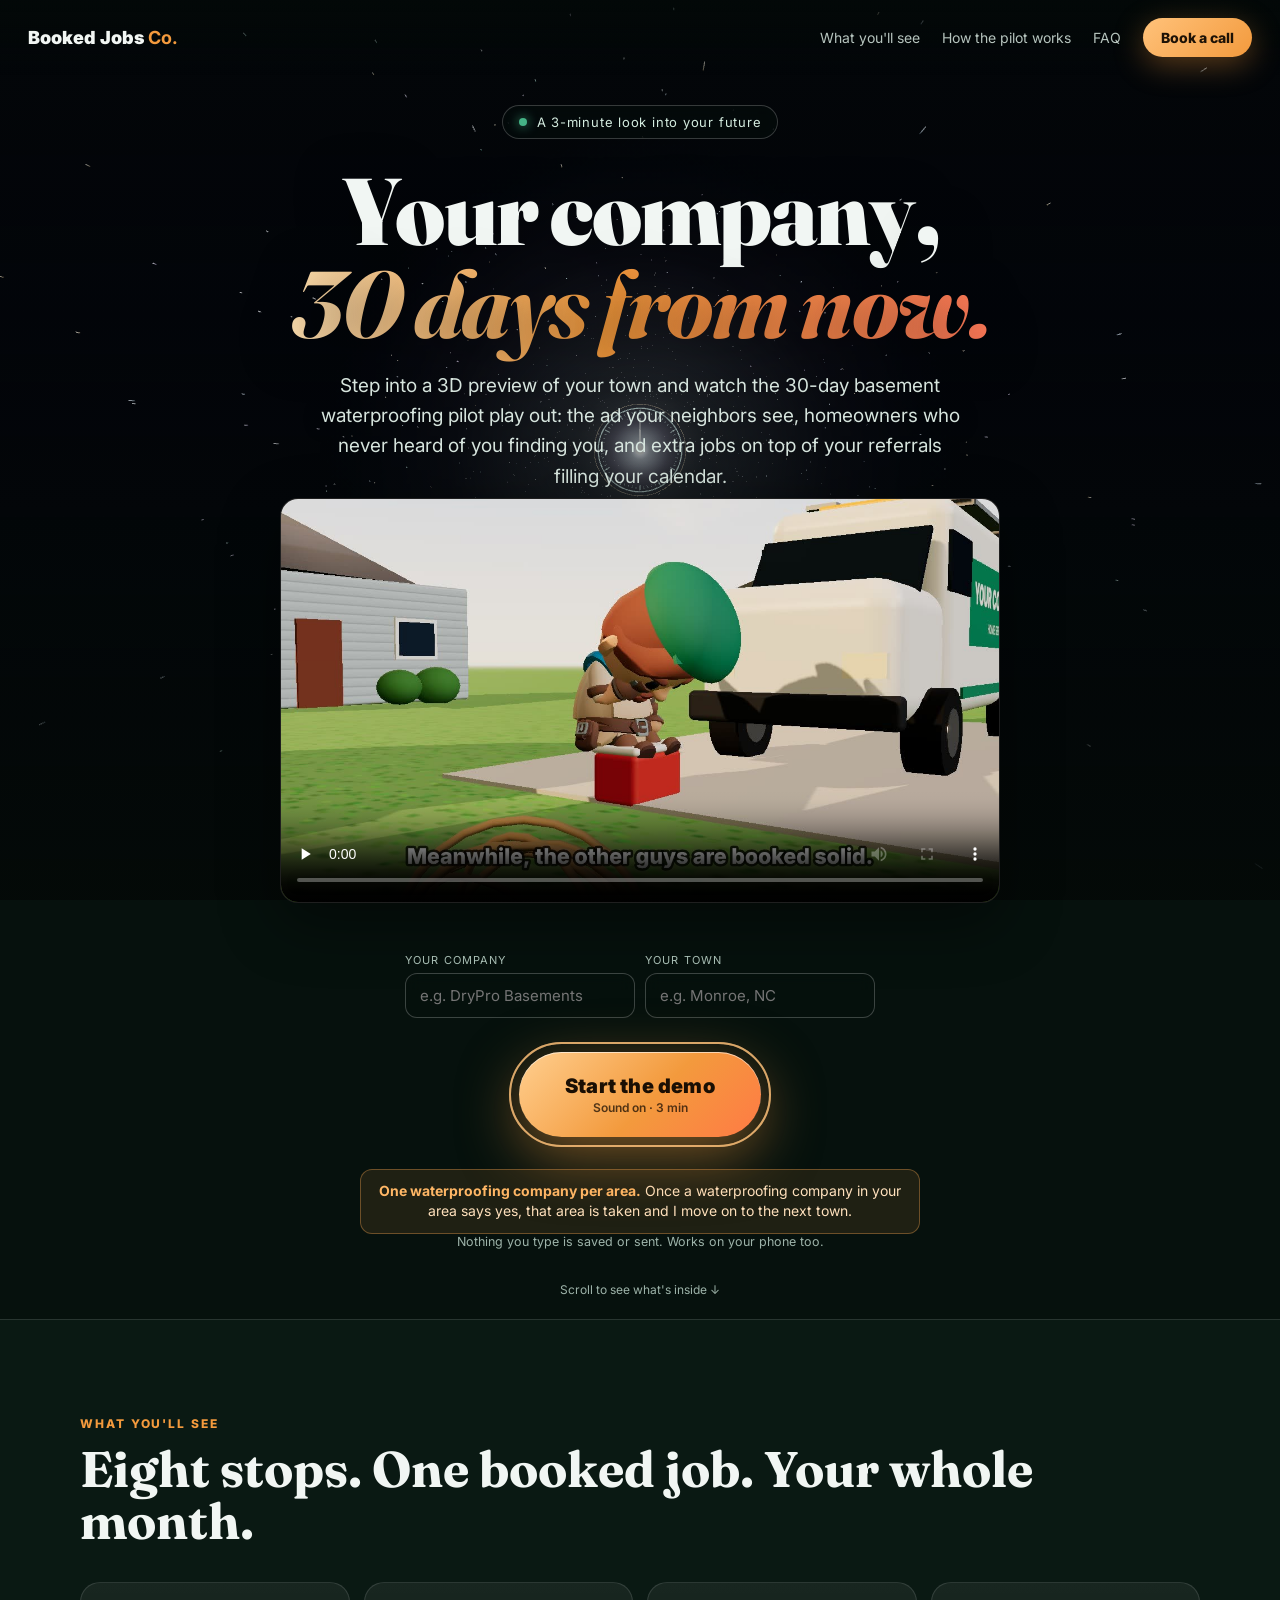
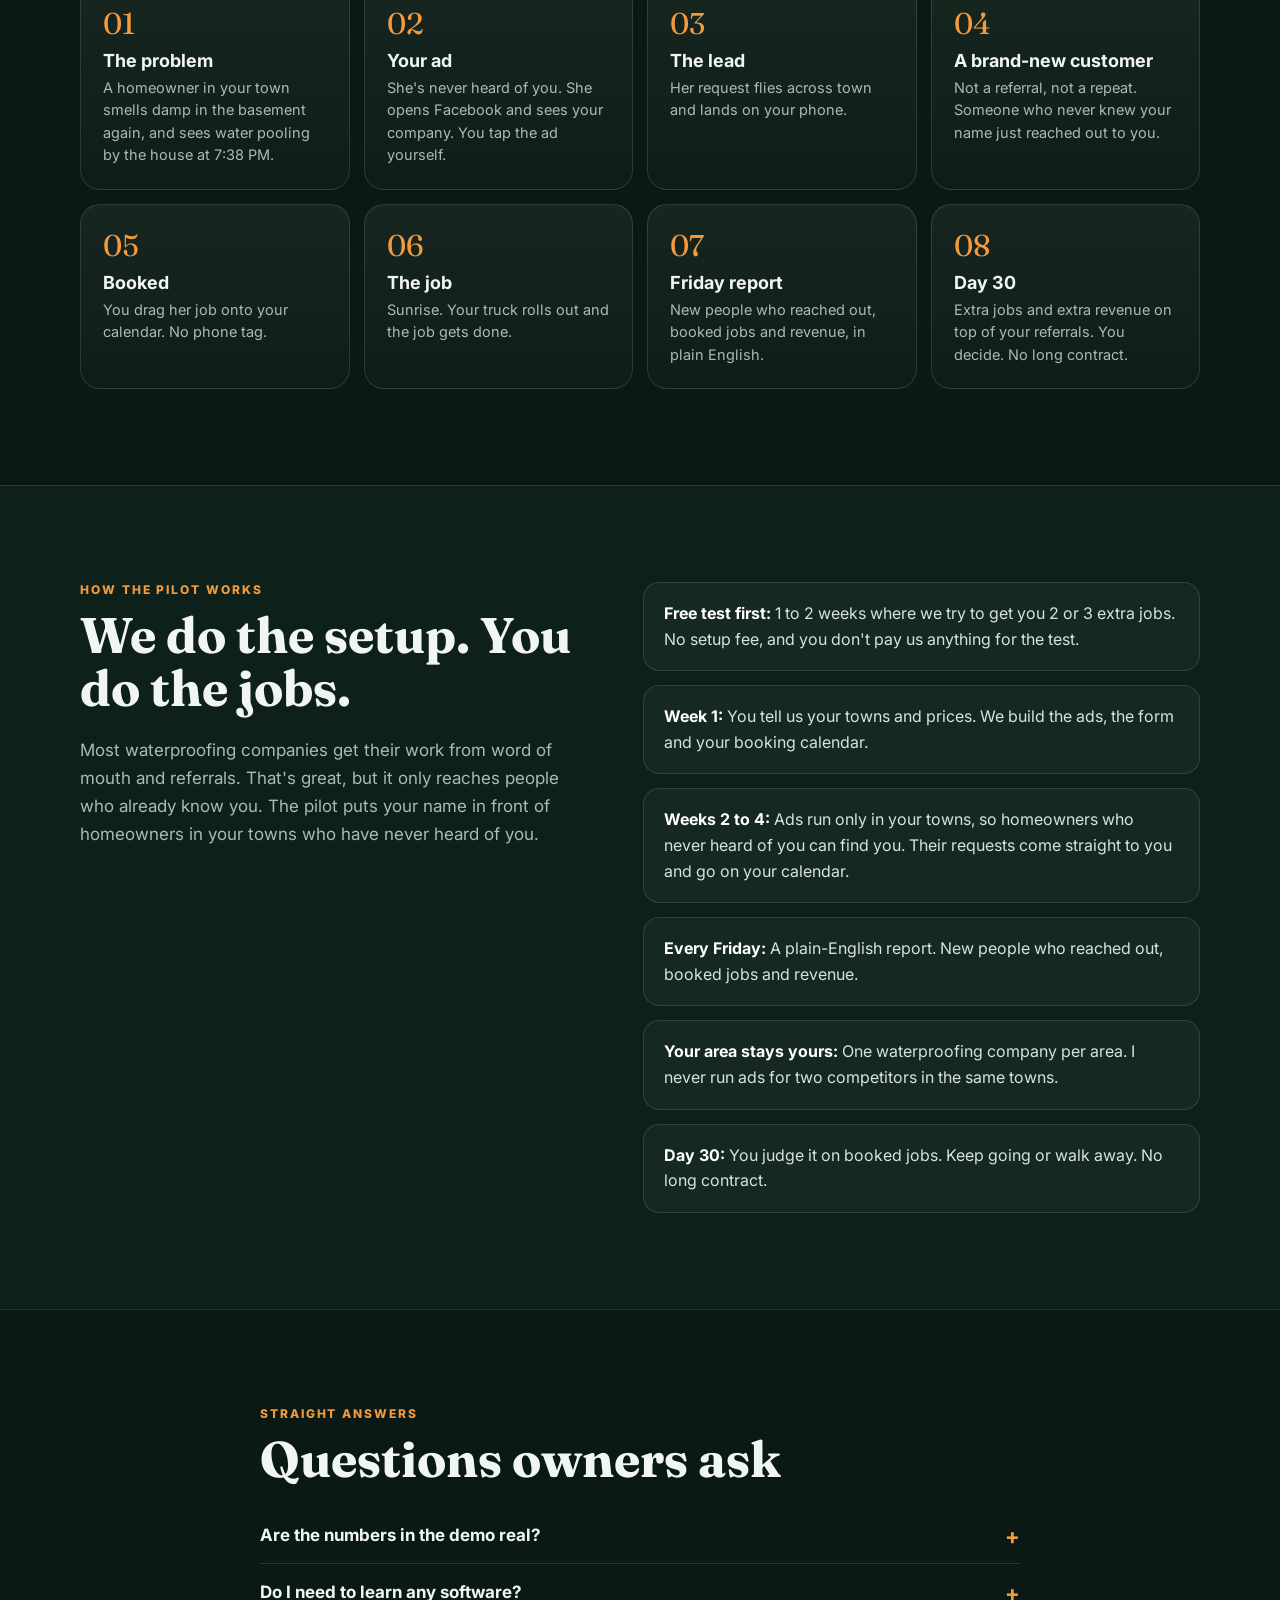
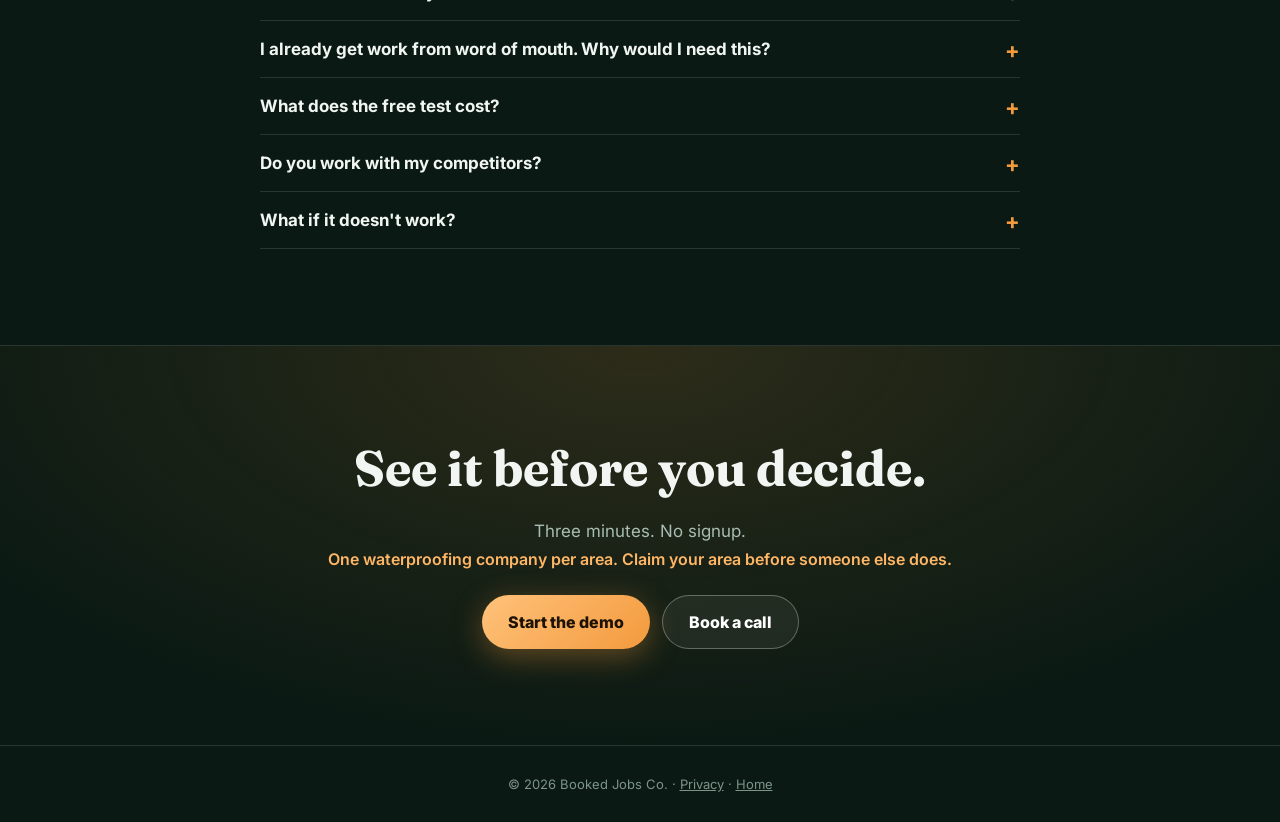
==== demo-waterproofing.html @ cf614f4d "Add Wisdom waterproofing pages, rep routing, demo fixes" ====
<!doctype html>
<html lang="en" data-rep-default="wisdom">
<head>
<meta charset="utf-8">
<meta name="viewport" content="width=device-width,initial-scale=1,viewport-fit=cover">
<title>Your Waterproofing Business, 30 Days From Now | Booked Jobs Co.</title>
<meta name="description" content="A 3-minute 3D look at your basement waterproofing business 30 days from now: the ad homeowners see, new customers who find you, and extra jobs on top of your referrals.">
<meta property="og:title" content="This is your waterproofing business, 30 days from now">
<meta property="og:description" content="Step into a 3D preview of the 30-day waterproofing pilot.">
<link rel="preconnect" href="https://fonts.googleapis.com"><link rel="preconnect" href="https://fonts.gstatic.com" crossorigin>
<link href="https://fonts.googleapis.com/css2?family=Inter:wght@400;500;600;700;800;900&family=Fraunces:ital,opsz,wght@0,9..144,600;0,9..144,700;0,9..144,900;1,9..144,600;1,9..144,700&display=swap" rel="stylesheet">
<link rel="stylesheet" href="/x3d/demo.css?v=6">
<link rel="icon" href="/favicon.ico" sizes="48x48"><link rel="icon" href="/favicon.svg" type="image/svg+xml"><link rel="icon" href="/favicon-32.png" type="image/png" sizes="32x32"><link rel="apple-touch-icon" href="/apple-touch-icon.png"><link rel="manifest" href="/site.webmanifest"><meta name="theme-color" content="#1f4e3d">
<script src="/rep.js"></script></head>
<body data-niche="waterproofing">
<canvas id="gl"></canvas>
<div id="veil"></div>

<!-- ================= LANDING ================= -->
<div id="landing">
  <header class="nav">
    <a class="logo" href="/">Booked Jobs <b>Co.</b></a>
    <nav><a href="#stops">What you'll see</a><a href="#how">How the pilot works</a><a href="#faq">FAQ</a></nav>
    <a class="pill-btn book" href="#" target="_blank" rel="noopener">Book a call</a>
  </header>

  <section class="hero">
    <div class="eyebrow"><i></i> A 3-minute look into your future</div>
    <h1><span id="hCo">Your company</span>,<br><em>30 days from now.</em></h1>
    <p class="lead">Step into a 3D preview of your town and watch the 30-day basement waterproofing pilot play out: the ad your neighbors see, homeowners who never heard of you finding you, and extra jobs on top of your referrals filling your calendar.</p>
    <!-- HOOK VIDEO A/B: files are /media/hook-fuse.* and /media/hook-missed.*; see script below -->
    <div class="hookvid"><video id="hookVid" controls playsinline preload="none"></video></div>
    <script>/* HOOK VIDEO A/B: fuse vs missed, 50/50, sticky per visitor, override with ?hv=fuse or ?hv=missed */
    (function(){var V=["fuse","missed"],hv=null;try{var q=new URLSearchParams(location.search).get("hv");if(V.indexOf(q)>-1)hv=q;}catch(e){}
    if(!hv){try{hv=localStorage.getItem("bj_hv");}catch(e){}if(V.indexOf(hv)<0){hv=Math.random()<.5?"fuse":"missed";try{localStorage.setItem("bj_hv",hv);}catch(e){}}}
    document.documentElement.dataset.hv=hv;var v=document.getElementById("hookVid");v.poster="/media/hook-"+hv+".jpg?v=4";v.src="/media/hook-"+hv+".mp4?v=4";
    var P="utm_source=demo&utm_medium=demo&utm_content=hv-"+hv;
    function tag(a){if(!a||!a.href||a.href.indexOf("calendly.com")<0||a.href.indexOf("utm_content=")>-1)return;a.href+=(a.href.indexOf("?")<0?"?":"&")+P;}
    document.addEventListener("click",function(e){tag(e.target.closest&&e.target.closest("a"));},true);
    function all(){document.querySelectorAll("a[href*=\"calendly.com\"]").forEach(tag);}window.addEventListener("load",all);document.addEventListener("DOMContentLoaded",function(){setTimeout(all,0);});})();</script>
    <form id="who" autocomplete="off">
      <label>Your company<input id="iCo" maxlength="30" placeholder="e.g. DryPro Basements"></label>
      <label>Your town<input id="iTown" maxlength="30" placeholder="e.g. Monroe, NC"></label>
      <label class="anyonly">Your trade<select id="iNiche"></select></label>
      <label class="anyonly">Country<select id="iCountry"></select></label>
    </form>
    <div class="start-wrap">
      <button id="start" class="start" type="button"><span class="ring"></span><span class="ring r2"></span><b>Start the demo</b><small>Sound on · 3 min</small></button>
    </div>
    <div class="area-lock"><b>One waterproofing company per area.</b> Once a waterproofing company in <span data-town="your area" data-live-town>your area</span> says yes, that area is taken and I move on to the next town.</div>
    <div class="fine">Nothing you type is saved or sent. Works on your phone too.</div>
    <div class="scroll-cue">Scroll to see what's inside ↓</div>
  </section>

  <section class="band" id="stops">
    <div class="wrap">
      <div class="kicker">What you'll see</div>
      <h2>Eight stops. One booked job. Your whole month.</h2>
      <div class="stops">
        <article><span>01</span><h3>The problem</h3><p>A homeowner in your town smells damp in the basement again, and sees water pooling by the house at 7:38 PM.</p></article>
        <article><span>02</span><h3>Your ad</h3><p>She's never heard of you. She opens Facebook and sees your company. You tap the ad yourself.</p></article>
        <article><span>03</span><h3>The lead</h3><p>Her request flies across town and lands on your phone.</p></article>
        <article><span>04</span><h3>A brand-new customer</h3><p>Not a referral, not a repeat. Someone who never knew your name just reached out to you.</p></article>
        <article><span>05</span><h3>Booked</h3><p>You drag her job onto your calendar. No phone tag.</p></article>
        <article><span>06</span><h3>The job</h3><p>Sunrise. Your truck rolls out and the job gets done.</p></article>
        <article><span>07</span><h3>Friday report</h3><p>New people who reached out, booked jobs and revenue, in plain English.</p></article>
        <article><span>08</span><h3>Day 30</h3><p>Extra jobs and extra revenue on top of your referrals. You decide. No long contract.</p></article>
      </div>
    </div>
  </section>

  <section class="band alt" id="how">
    <div class="wrap two">
      <div>
        <div class="kicker">How the pilot works</div>
        <h2>We do the setup. You do the jobs.</h2>
        <p class="muted">Most waterproofing companies get their work from word of mouth and referrals. That's great, but it only reaches people who already know you. The pilot puts your name in front of homeowners in your towns who have never heard of you.</p>
      </div>
      <ol class="steps">
        <li><b>Free test first:</b> 1 to 2 weeks where we try to get you 2 or 3 extra jobs. No setup fee, and you don't pay us anything for the test.</li>
        <li><b>Week 1:</b> You tell us your towns and prices. We build the ads, the form and your booking calendar.</li>
        <li><b>Weeks 2 to 4:</b> Ads run only in your towns, so homeowners who never heard of you can find you. Their requests come straight to you and go on your calendar.</li>
        <li><b>Every Friday:</b> A plain-English report. New people who reached out, booked jobs and revenue.</li>
        <li><b>Your area stays yours:</b> One waterproofing company per area. I never run ads for two competitors in the same towns.</li>
        <li><b>Day 30:</b> You judge it on booked jobs. Keep going or walk away. No long contract.</li>
      </ol>
    </div>
  </section>

  <section class="band" id="faq">
    <div class="wrap narrow">
      <div class="kicker">Straight answers</div>
      <h2>Questions owners ask</h2>
      <details><summary>Are the numbers in the demo real?</summary><p>No. Names and numbers in the demo are examples to show how it works. Your real results depend on your area and your prices. That's why we start with a free test.</p></details>
      <details><summary>Do I need to learn any software?</summary><p>No. You get texts and calls like you do now, plus a calendar link and a weekly report by email.</p></details>
      <details><summary>I already get work from word of mouth. Why would I need this?</summary><p>You don't replace it. Referrals only reach people who already know you. This adds new customers on top, people who would never have heard your name otherwise.</p></details>
      <details><summary>What does the free test cost?</summary><p>No setup fee, and you don't pay us anything for the test. We go over the details on a quick call.</p></details>
      <details><summary>Do you work with my competitors?</summary><p>No. I only work with one waterproofing company per area. Once a company in a town says yes, that area is taken and I move on to the next one. So if you want it, claim your area first.</p></details>
      <details><summary>What if it doesn't work?</summary><p>No long contract. After the test, and again after 30 days, you look at the booked jobs and decide.</p></details>
    </div>
  </section>

  <section class="band final">
    <div class="wrap narrow center">
      <h2>See it before you decide.</h2>
      <p class="muted">Three minutes. No signup.</p>
      <p class="area-final">One waterproofing company per area. Claim <span data-town="your area" data-live-town>your area</span> before someone else does.</p>
      <div class="ctas"><button class="pill-btn big" type="button" data-start>Start the demo</button><a class="pill-btn ghost big book" href="#" target="_blank" rel="noopener">Book a call</a></div>
    </div>
  </section>
  <footer>© 2026 Booked Jobs Co. · <a href="/privacy">Privacy</a> · <a href="/">Home</a></footer>
</div>

<!-- ================= PORTAL + WARP HUD ================= -->
<div id="portal"></div>
<div id="warpHud"><div class="wl">TRAVELLING INTO YOUR FUTURE</div><div id="wDate">Today</div><div id="wDay">DAY 0</div><div class="wbar"><i id="wFill"></i></div></div>
<div id="flash"></div>
<div id="blackout"></div>
<div id="dip"></div>

<!-- ================= STORY UI ================= -->
<div id="story">
  <header class="sbar">
    <a class="logo" href="/demo">Booked Jobs <b>Co.</b></a>
    <div class="dots" id="dots"></div>
    <div class="sright"><button class="icon" id="mute" aria-label="Sound">♪</button><a class="pill-btn book sm" href="#" target="_blank" rel="noopener">Book a call</a><button class="icon" id="exit" aria-label="Exit demo" title="Exit">✕</button></div>
  </header>
  <div class="caption" id="caption">
    <div class="cmeta" id="cMeta"></div>
    <div class="ctext" id="cText"></div>
    <div class="cctl">
      <button id="bPrev" aria-label="Previous scene">◀</button>
      <button id="bPlay" aria-label="Pause">❚❚</button>
      <button id="bNext" class="go">Next scene ▶</button>
    </div>
  </div>
  <div id="prompt"></div>
  <div id="timer"><small>SINCE SARAH HIT SEND</small><b id="tClock">0:00</b></div>
  <div id="sms"></div>
  <div id="hint">Drag to look around</div>
</div>

<!-- phone overlay (scene 2) -->
<div id="phoneUI" aria-hidden="true">
  <div class="phone">
    <div class="notch"></div>
    <div class="screen" id="pScreen"></div>
  </div>
  <div class="ptip" id="pTip">Tap the ad, like Sarah would.</div>
</div>

<div id="panel"></div>
<div id="endcard"></div>
<div id="loader" class="gone"><div class="lspin"></div><div>Building your town…</div></div>
<script>document.addEventListener("click",function(e){if(e.target.closest("#start,[data-start]"))document.querySelectorAll(".hookvid video").forEach(function(v){v.pause()})},true)</script>
<script>(function(){function up(){var i=document.getElementById('iTown');var v=(i&&i.value||'').split(',')[0].trim().slice(0,30)||(window.REP&&REP.town)||'your area';document.querySelectorAll('[data-live-town]').forEach(function(e){e.textContent=v});}document.addEventListener('input',function(e){if(e.target&&e.target.id==='iTown')up()});window.addEventListener('load',function(){setTimeout(up,50)});})();</script>
<script type="module" src="/x3d/app.bundle.js?v=16"></script>
</body>
</html>
---- x3d/demo.css ----
:root{--ink:#06110d;--deep:#0a1913;--brand:#2f8f6a;--brand2:#45b386;--orange:#f39a3d;--txt:#f1f6f3;--mute:#a7bdb3;--line:rgba(255,255,255,.12)}
*{box-sizing:border-box;margin:0;padding:0}
html{scroll-behavior:smooth}
body{background:var(--ink);color:var(--txt);font-family:Inter,system-ui,sans-serif;-webkit-font-smoothing:antialiased;overflow-x:hidden}
body.locked{overflow:hidden}
a{color:inherit}
button{font:inherit;cursor:pointer}
canvas#gl{position:fixed;inset:0;width:100%;height:100%;display:block;z-index:0;touch-action:none}
#veil{position:fixed;inset:0;z-index:1;pointer-events:none;background:linear-gradient(180deg,rgba(4,10,8,.55) 0%,rgba(4,10,8,.25) 35%,rgba(4,10,8,.7) 75%,rgba(4,10,8,.95) 100%);transition:opacity 1s}
body.in-story #veil{opacity:0}
/* landing */
#landing{position:relative;z-index:2;transition:opacity .9s ease,transform 1.2s cubic-bezier(.7,0,.2,1),filter 1s}
#landing.out{opacity:0;transform:scale(1.25);filter:blur(10px);pointer-events:none}
.nav{position:sticky;top:0;display:flex;align-items:center;gap:22px;padding:18px 28px;z-index:5;background:linear-gradient(180deg,rgba(4,10,8,.6),rgba(4,10,8,0))}
.logo{font-weight:900;text-decoration:none;font-size:18px;white-space:nowrap}
.logo b{color:var(--orange)}
.nav nav{display:flex;gap:22px;margin-left:auto;font-size:14px;color:#d6e6de}
.nav nav a{text-decoration:none;opacity:.85}.nav nav a:hover{opacity:1}
.pill-btn{display:inline-flex;align-items:center;justify-content:center;gap:8px;text-decoration:none;border:0;border-radius:99px;padding:11px 18px;font-weight:800;font-size:14px;color:#1d1206;background:linear-gradient(135deg,#ffc27a,var(--orange));box-shadow:0 8px 30px rgba(243,154,61,.35);white-space:nowrap;transition:transform .15s}
.pill-btn:hover{transform:translateY(-2px)}
.pill-btn.ghost{background:rgba(255,255,255,.06);color:#fff;border:1px solid rgba(255,255,255,.3);box-shadow:none}
.pill-btn.big{padding:16px 26px;font-size:16px}
.pill-btn.sm{padding:9px 14px;font-size:13px}
.hero{min-height:calc(100vh - 70px);min-height:calc(100svh - 70px);display:flex;flex-direction:column;align-items:center;justify-content:center;text-align:center;padding:30px 20px 70px;position:relative}
.eyebrow{display:inline-flex;gap:10px;align-items:center;font-size:13px;letter-spacing:.06em;color:#d4ecdf;border:1px solid rgba(255,255,255,.2);border-radius:99px;padding:8px 16px;background:rgba(6,17,13,.4);backdrop-filter:blur(8px)}
.eyebrow i{width:8px;height:8px;border-radius:50%;background:var(--brand2);box-shadow:0 0 12px var(--brand2);animation:bl 1.6s infinite}
@keyframes bl{50%{opacity:.3}}
h1{font-family:Fraunces,Georgia,serif;font-weight:900;font-size:clamp(40px,7.4vw,96px);line-height:.98;letter-spacing:-.02em;margin:26px 0 20px;text-shadow:0 10px 50px rgba(0,0,0,.5)}
h1 em{font-style:italic;font-weight:700;background:linear-gradient(90deg,#ffe0b0,var(--orange) 45%,#ff7a59);-webkit-background-clip:text;background-clip:text;color:transparent}
.lead{max-width:640px;font-size:clamp(16px,2vw,19px);line-height:1.6;color:#d6e4dd;text-shadow:0 2px 18px rgba(0,0,0,.6)}
#who{display:flex;gap:10px;margin:28px 0 8px;flex-wrap:wrap;justify-content:center}
#who label{display:flex;flex-direction:column;gap:6px;text-align:left;font-size:11px;letter-spacing:.1em;text-transform:uppercase;color:var(--mute)}
#who input{width:230px;font:inherit;font-size:15px;color:#fff;background:rgba(6,17,13,.55);border:1px solid rgba(255,255,255,.22);border-radius:12px;padding:12px 14px;outline:none;backdrop-filter:blur(8px)}
#who input:focus{border-color:var(--brand2)}
.start-wrap{margin:26px 0 14px;position:relative}
.start{position:relative;border:0;border-radius:99px;padding:22px 46px;background:linear-gradient(135deg,#ffcf8f,var(--orange) 55%,#ff7a45);color:#1a0f04;display:flex;flex-direction:column;align-items:center;gap:2px;box-shadow:0 18px 60px rgba(243,154,61,.5),inset 0 1px 0 rgba(255,255,255,.6);transition:transform .2s}
.start b{font-size:20px;font-weight:900;letter-spacing:.01em}
.start small{font-size:12px;font-weight:600;opacity:.75}
.start:hover{transform:scale(1.04)}
.start .ring{position:absolute;inset:-10px;border-radius:99px;border:2px solid rgba(255,194,122,.6);animation:rg 2.4s ease-out infinite;pointer-events:none}
.start .r2{animation-delay:1.2s}
@keyframes rg{from{transform:scale(.9);opacity:1}to{transform:scale(1.35);opacity:0}}
.fine{font-size:12.5px;color:#9db3a9}
.fine a{color:#cfe6da}
.scroll-cue{position:absolute;bottom:22px;font-size:12px;color:#9db3a9;animation:fl 2.4s infinite}
@keyframes fl{50%{transform:translateY(6px)}}
.band{position:relative;background:var(--deep);padding:96px 22px;border-top:1px solid var(--line)}
.band.alt{background:#0d2019}
.band.final{background:radial-gradient(800px 400px at 50% 0%,rgba(243,154,61,.15),transparent),var(--deep)}
.wrap{max-width:1120px;margin:0 auto}.wrap.narrow{max-width:760px}.center{text-align:center}
.two{display:grid;grid-template-columns:1fr 1.1fr;gap:56px;align-items:start}
.kicker{font-size:12px;font-weight:800;letter-spacing:.16em;text-transform:uppercase;color:var(--orange);margin-bottom:12px}
h2{font-family:Fraunces,Georgia,serif;font-size:clamp(30px,4.2vw,50px);line-height:1.05;margin-bottom:22px}
.muted{color:var(--mute);font-size:17px;line-height:1.65}
.stops{display:grid;grid-template-columns:repeat(4,1fr);gap:14px;margin-top:34px}
.stops article{background:linear-gradient(180deg,rgba(255,255,255,.06),rgba(255,255,255,.02));border:1px solid var(--line);border-radius:20px;padding:22px;transition:transform .3s,border-color .3s}
.stops article:hover{transform:translateY(-4px);border-color:rgba(243,154,61,.5)}
.stops span{font-family:Fraunces,serif;font-size:30px;color:var(--orange)}
.stops h3{font-size:18px;margin:8px 0 6px}.stops p{color:var(--mute);font-size:14.5px;line-height:1.55}
.steps{list-style:none;display:grid;gap:14px;counter-reset:s}
.steps li{background:rgba(255,255,255,.04);border:1px solid var(--line);border-radius:16px;padding:18px 20px;line-height:1.6;color:#d6e4dd}
.steps b{color:#fff}
details{border-bottom:1px solid var(--line);padding:18px 0}
summary{cursor:pointer;font-weight:700;font-size:17px;list-style:none}
summary::after{content:'+';float:right;color:var(--orange);font-size:22px;line-height:1}
details[open] summary::after{content:'–'}
details p{color:var(--mute);margin-top:10px;line-height:1.65}
.ctas{display:flex;gap:12px;justify-content:center;flex-wrap:wrap;margin-top:26px}
footer{background:var(--deep);text-align:center;color:#7d948a;font-size:13px;padding:30px;border-top:1px solid var(--line)}
@media(max-width:900px){.stops{grid-template-columns:1fr 1fr}.two{grid-template-columns:1fr;gap:20px}.nav nav{display:none}}
@media(max-width:560px){.stops{grid-template-columns:1fr}.nav{padding:14px 16px}#who input{width:calc(50vw - 26px)}.start{padding:20px 34px}.band{padding:70px 18px}}
/* portal */
#portal{position:fixed;inset:0;z-index:6;pointer-events:none;opacity:0;background:radial-gradient(circle at var(--x,50%) var(--y,50%),rgba(2,3,10,0) 0,rgba(2,3,10,0) var(--r,0px),#ffd29a calc(var(--r,0px) + 4px),rgba(243,154,61,.0) calc(var(--r,0px) + 60px))}
#warpHud{position:fixed;inset:0;display:flex;flex-direction:column;align-items:center;justify-content:center;pointer-events:none;z-index:7;opacity:0;transition:opacity .5s}
#warpHud.on{opacity:1}
.wl{font-size:12px;letter-spacing:.4em;color:#9fd9c1;margin-bottom:14px}
#wDate{font-family:Fraunces,serif;font-size:clamp(42px,8vw,90px);font-weight:900;text-shadow:0 0 40px rgba(120,200,255,.7)}
#wDay{margin-top:8px;font-size:14px;letter-spacing:.32em;color:#ffd29a}
.wbar{margin-top:22px;width:min(380px,70vw);height:3px;border-radius:3px;background:rgba(255,255,255,.12);overflow:hidden}
.wbar i{display:block;height:100%;width:0;background:linear-gradient(90deg,var(--brand2),#9ad7ff,var(--orange))}
#flash{position:fixed;inset:0;background:#fff;opacity:0;pointer-events:none;z-index:8}
/* story */
#story{position:fixed;inset:0;z-index:3;pointer-events:none;opacity:0;transition:opacity 1s}
body.in-story #story{opacity:1}
#story>*{pointer-events:auto}
body:not(.in-story) #story,body:not(.in-story) #story *{pointer-events:none!important}
.sbar{position:absolute;top:0;left:0;right:0;display:flex;align-items:center;gap:14px;padding:14px 20px;background:linear-gradient(180deg,rgba(0,0,0,.45),transparent)}
.dots{display:flex;gap:6px;margin:0 auto}
.dots button{width:30px;height:6px;border-radius:6px;border:0;background:rgba(255,255,255,.28);transition:all .3s;padding:0}
.dots button.on{background:var(--orange);width:46px}
.dots button.past{background:rgba(255,255,255,.75)}
.sright{display:flex;gap:8px;align-items:center}
.icon{width:38px;height:38px;border-radius:50%;border:1px solid rgba(255,255,255,.3);background:rgba(0,0,0,.35);color:#fff;backdrop-filter:blur(8px)}
.caption{position:absolute;left:50%;bottom:26px;transform:translateX(-50%);width:min(760px,calc(100vw - 28px));text-align:center;background:rgba(5,12,10,.62);border:1px solid rgba(255,255,255,.12);border-radius:22px;padding:16px 22px 12px;backdrop-filter:blur(14px) saturate(1.3);-webkit-backdrop-filter:blur(14px) saturate(1.3);box-shadow:0 20px 60px rgba(0,0,0,.35);transition:opacity .4s,transform .4s}
.caption.hide{opacity:0;transform:translate(-50%,20px);pointer-events:none}
.cmeta{font-size:11px;font-weight:800;letter-spacing:.16em;text-transform:uppercase;color:#ffd29a}
.ctext{font-family:Fraunces,Georgia,serif;font-size:clamp(19px,2.3vw,26px);line-height:1.3;margin:6px 0 10px;min-height:1.3em}
.ctext span{opacity:0;transition:opacity .5s}
.ctext span.on{opacity:1}
.cctl{display:flex;gap:8px;justify-content:center}
.cctl button{border:1px solid rgba(255,255,255,.22);background:rgba(255,255,255,.06);color:#fff;border-radius:99px;padding:8px 14px;font-size:13px;font-weight:700}
.cctl button.go{background:var(--brand);border-color:var(--brand)}
.cctl button.go.pulse{animation:gp 1.4s infinite}
@keyframes gp{50%{box-shadow:0 0 0 8px rgba(69,179,134,.25)}}
#prompt{position:absolute;left:50%;top:84px;transform:translateX(-50%);background:#fff;color:#0b1a14;font-weight:800;border-radius:99px;padding:10px 18px;font-size:14px;box-shadow:0 10px 30px rgba(0,0,0,.25);opacity:0;transition:opacity .4s;pointer-events:none;white-space:nowrap}
#prompt.on{opacity:1}
#hint{position:absolute;right:20px;top:72px;font-size:12px;color:#fff;background:rgba(0,0,0,.35);padding:7px 12px;border-radius:99px;transition:opacity 1s}
/* phone overlay */
#phoneUI{position:fixed;inset:0;z-index:9;backdrop-filter:blur(5px);-webkit-backdrop-filter:blur(5px);display:flex;flex-direction:column;align-items:center;justify-content:center;gap:16px;background:radial-gradient(circle,rgba(0,0,0,.25),rgba(0,0,0,.65));opacity:0;pointer-events:none;transition:opacity .6s}
#phoneUI.on{opacity:1;pointer-events:auto}
.phone{width:min(360px,86vw);height:min(720px,78vh);border-radius:46px;background:#0c0d10;padding:12px;box-shadow:0 40px 120px rgba(0,0,0,.6),0 0 0 2px #2a2d33,inset 0 0 0 2px #000;position:relative;transform:scale(.6) translateY(80px);transition:transform .8s cubic-bezier(.2,.9,.2,1)}
#phoneUI.on .phone{transform:none}
#phoneUI.leave .phone{transform:scale(.2) translateY(260px);transition:transform .7s ease-in}
.notch{position:absolute;top:18px;left:50%;transform:translateX(-50%);width:96px;height:26px;background:#000;border-radius:20px;z-index:3}
.screen{width:100%;height:100%;border-radius:36px;overflow:hidden;background:#f0f2f5;color:#050505;position:relative;font-size:13.5px}
.ptip{color:#fff;font-weight:800;background:var(--orange);color:#1d1206;padding:9px 16px;border-radius:99px;font-size:14px;animation:fl 1.6s infinite}
.fb-top{background:#fff;padding:44px 14px 8px;display:flex;justify-content:space-between;align-items:center;border-bottom:1px solid #e4e6eb}
.fb-top b{color:#1877f2;font-size:24px;font-weight:900;letter-spacing:-.03em}
.fb-top i{width:30px;height:30px;border-radius:50%;background:#e4e6eb;display:inline-block;margin-left:6px}
.feed{position:absolute;top:92px;left:0;right:0;bottom:0;overflow:hidden}
.feed-in{transition:transform 2.2s cubic-bezier(.45,0,.2,1)}
.post{background:#fff;margin-bottom:8px;padding-bottom:6px}
.ph{display:flex;gap:9px;align-items:center;padding:10px 12px}
.av{width:36px;height:36px;border-radius:50%;flex:0 0 36px;display:grid;place-items:center;color:#fff;font-weight:800;font-size:13px}
.ph b{display:block;font-size:14px}.ph small{color:#65676b;font-size:12px}
.pt{padding:0 12px 9px;line-height:1.4}
.pimg{width:100%;aspect-ratio:1.25;background:#ddd center/cover;display:block}
.pact{display:flex;justify-content:space-around;color:#65676b;font-weight:600;font-size:13px;padding:8px 0 2px;border-top:1px solid #e4e6eb;margin:6px 12px 0}
.adbar{display:flex;align-items:center;justify-content:space-between;background:#f0f2f5;padding:10px 12px;gap:10px}
.adbar small{color:#65676b;font-size:11px;text-transform:uppercase}
.adbar b{display:block;font-size:14px}
.adbtn{border:0;background:#e4e6eb;border-radius:8px;padding:9px 14px;font-weight:800;font-size:14px;color:#050505;position:relative}
.adbtn.hl{background:#1877f2;color:#fff;animation:pu2 1.3s infinite}
@keyframes pu2{50%{box-shadow:0 0 0 7px rgba(24,119,242,.3)}}
.sheet{position:absolute;left:0;right:0;bottom:0;background:#fff;border-radius:20px 20px 0 0;padding:18px 16px 22px;transform:translateY(105%);transition:transform .5s cubic-bezier(.2,.9,.2,1);box-shadow:0 -10px 40px rgba(0,0,0,.2);z-index:4}
.sheet.on{transform:none}
.sheet h4{font-size:17px;margin-bottom:4px}.sheet p{color:#65676b;font-size:13px;margin-bottom:12px}
.opt{display:block;width:100%;text-align:left;border:1.5px solid #dadde1;background:#fff;border-radius:12px;padding:12px;margin-bottom:8px;font-size:14px;font-weight:600}
.opt.sel{border-color:#1877f2;background:#e7f0fe}
.fld{display:flex;justify-content:space-between;border:1px solid #dadde1;border-radius:10px;padding:10px 12px;margin-bottom:8px;font-size:13px;color:#65676b}
.fld b{color:#050505}
.send{width:100%;border:0;border-radius:10px;background:#1877f2;color:#fff;font-weight:800;padding:13px;font-size:15px;margin-top:4px;opacity:.45}
.send.ok{opacity:1;animation:pu2 1.3s infinite}
.done{position:absolute;inset:0;background:#fff;display:flex;flex-direction:column;align-items:center;justify-content:center;text-align:center;padding:30px;opacity:0;transition:opacity .4s;z-index:5;pointer-events:none}
.done.on{opacity:1}
.done .ck{width:74px;height:74px;border-radius:50%;background:#2fbf7f;color:#fff;font-size:40px;display:grid;place-items:center;margin-bottom:14px}
.done h4{font-size:19px}.done p{color:#65676b;margin-top:6px;line-height:1.5}
#endcard{position:fixed;inset:0;z-index:10;display:none;align-items:center;justify-content:center;background:rgba(3,8,6,.78);backdrop-filter:blur(6px);text-align:center;padding:24px}
#endcard.on{display:flex}
#endcard .box{max-width:560px}
#endcard h2{margin:10px 0}
#loader{position:fixed;inset:0;z-index:20;background:var(--ink);display:flex;flex-direction:column;gap:14px;align-items:center;justify-content:center;color:var(--mute);font-size:14px;transition:opacity .8s}
#loader.gone{opacity:0;pointer-events:none}
.lspin{width:42px;height:42px;border-radius:50%;border:3px solid rgba(255,255,255,.15);border-top-color:var(--orange);animation:sp 1s linear infinite}
@keyframes sp{to{transform:rotate(360deg)}}
@media(max-width:760px){
  .sbar{padding:10px 12px;gap:8px}.sbar .book{display:none}.dots button{width:16px}.dots button.on{width:26px}
  .caption{bottom:12px;padding:12px 14px 10px;border-radius:18px}
  .ctext{font-size:18px}
  #hint{display:none}
  #prompt{top:64px;font-size:13px}
}
@media (prefers-reduced-motion:reduce){*{animation:none!important;transition-duration:.01s!important}}

body.phone-open .caption{opacity:0;pointer-events:none}
/* slideshow entry */
#blackout{position:fixed;inset:0;background:#000;z-index:12;opacity:0;pointer-events:none;transition:opacity .45s ease}
#blackout.on{opacity:1}
body.in-show #landing{display:none}
body.in-show #veil{opacity:0}
/* timer chip */
#timer{position:absolute;left:50%;top:70px;transform:translate(-50%,-10px);opacity:0;transition:all .4s;pointer-events:none;background:rgba(5,12,10,.7);border:1px solid rgba(255,255,255,.15);border-radius:18px;padding:8px 18px;text-align:center;backdrop-filter:blur(10px)}
#timer.on{opacity:1;transform:translate(-50%,0)}
#timer small{display:block;font-size:10px;letter-spacing:.16em;color:#9fd9c1;font-weight:800}
#timer b{font-family:Fraunces,serif;font-size:34px;line-height:1.1}
#timer.done b{color:#7ef0b8}
/* sms bubble overlay */
#sms{position:absolute;right:24px;top:140px;width:min(340px,calc(100vw - 32px));display:flex;flex-direction:column;gap:8px;pointer-events:none}
#sms .card{background:rgba(255,255,255,.96);color:#111;border-radius:18px;padding:12px 14px;box-shadow:0 14px 40px rgba(0,0,0,.3);font-size:14px;line-height:1.4;animation:pop .45s cubic-bezier(.2,1.3,.4,1)}
#sms .card small{display:flex;justify-content:space-between;color:#6b7280;font-size:11px;font-weight:700;letter-spacing:.06em;text-transform:uppercase;margin-bottom:4px}
#sms .card.me{background:#2f8f6a;color:#fff}#sms .card.me small{color:#cdeee0}
#sms .card.sys{background:#111827;color:#fff}#sms .card.sys small{color:#9ca3af}
@keyframes pop{from{opacity:0;transform:translateY(10px) scale(.95)}}
/* generic glass panel */
#panel{position:fixed;inset:0;z-index:2;display:flex;align-items:center;justify-content:center;padding:70px 16px 150px;opacity:0;pointer-events:none;transition:opacity .5s;background:radial-gradient(circle,rgba(0,0,0,.15),rgba(0,0,0,.55));backdrop-filter:blur(3px)}
#panel.on{opacity:1;pointer-events:auto}
.glass{background:rgba(8,20,16,.82);border:1px solid rgba(255,255,255,.14);border-radius:24px;padding:22px;box-shadow:0 30px 90px rgba(0,0,0,.45);backdrop-filter:blur(16px);width:min(820px,100%);max-height:100%;overflow:auto;transform:translateY(20px) scale(.97);transition:transform .6s cubic-bezier(.2,.9,.2,1)}
#panel.on .glass{transform:none}
.glass h3{font-family:Fraunces,serif;font-size:24px;margin-bottom:4px}
.glass .sub{color:#a7bdb3;font-size:13.5px;margin-bottom:14px}
.cal{display:grid;grid-template-columns:62px repeat(5,1fr);gap:6px}
.cal .hd{font-size:11px;font-weight:800;letter-spacing:.1em;color:#a7bdb3;text-align:center;padding:4px 0}
.cal .tm{font-size:12px;color:#a7bdb3;display:flex;align-items:center}
.slot{height:54px;border-radius:12px;border:1.5px dashed rgba(255,255,255,.22);display:flex;align-items:center;justify-content:center;font-size:11.5px;color:#7f968c;transition:all .25s;text-align:center;line-height:1.2;padding:2px}
.slot.busy{border-style:solid;border-color:transparent;background:rgba(255,255,255,.08);color:#c9d6d0}
.slot.open.hot{border-color:#ffc27a;background:rgba(243,154,61,.15)}
.slot.booked{border:0;background:linear-gradient(135deg,#2fbf7f,#2f8f6a);color:#fff;font-weight:800;animation:pop .4s}
.jobcard{display:inline-flex;gap:10px;align-items:center;background:#fff;color:#0b1a14;border-radius:14px;padding:10px 14px;font-size:13px;box-shadow:0 10px 30px rgba(0,0,0,.35);cursor:grab;touch-action:none;user-select:none;position:relative;z-index:3}
.jobcard b{display:block;font-size:14px}
.jobcard .dot{width:10px;height:10px;border-radius:50%;background:#f39a3d}
.jobcard.drag{cursor:grabbing;box-shadow:0 20px 50px rgba(0,0,0,.5);transform:scale(1.05)}
.tray{display:flex;align-items:center;gap:12px;margin-bottom:14px;flex-wrap:wrap}
.tray .arrow{color:#ffd29a;font-weight:700;font-size:13px}
.kp{display:grid;grid-template-columns:repeat(4,1fr);gap:10px;margin:8px 0 14px}
.kp div{background:rgba(255,255,255,.06);border:1px solid rgba(255,255,255,.1);border-radius:16px;padding:12px}
.kp b{display:block;font-family:Fraunces,serif;font-size:30px}
.kp span{font-size:12px;color:#a7bdb3}
.bars{display:flex;gap:14px;align-items:flex-end;height:150px;padding:10px 6px 0;border-bottom:1px solid rgba(255,255,255,.15)}
.bars .col{flex:1;display:flex;flex-direction:column;justify-content:flex-end;align-items:center;gap:6px;height:100%}
.bars .stack{width:100%;max-width:70px;display:flex;flex-direction:column-reverse;border-radius:10px 10px 4px 4px;overflow:hidden;height:0;transition:height 1.2s cubic-bezier(.2,.9,.2,1)}
.bars .l{background:#45b386;flex:1}.bars .bk{background:#f39a3d}
.bars small{font-size:11px;color:#a7bdb3}
.legend{display:flex;gap:16px;font-size:12px;color:#a7bdb3;margin:10px 0}
.legend i{display:inline-block;width:10px;height:10px;border-radius:3px;margin-right:6px;vertical-align:-1px}
.ex{font-size:11.5px;color:#86a396;margin-top:8px}
.roi{display:grid;grid-template-columns:1fr 1fr;gap:18px}
.roi label{display:block;font-size:12.5px;color:#a7bdb3;margin:10px 0 4px}.roi label b{float:right;color:#fff}
.roi input{width:100%;accent-color:#f39a3d}
.roi .out{display:grid;grid-template-columns:1fr 1fr 1fr;gap:8px;align-content:start}
.roi .out div{background:rgba(255,255,255,.06);border-radius:14px;padding:12px;text-align:center}
.roi .out b{display:block;font-family:Fraunces,serif;font-size:26px}
.roi .out span{font-size:11.5px;color:#a7bdb3}
.fin{text-align:center}
.fin h2{font-size:clamp(28px,4vw,44px);margin:6px 0 8px}
@media(max-width:760px){.kp{grid-template-columns:1fr 1fr}.roi{grid-template-columns:1fr}.cal{grid-template-columns:44px repeat(5,1fr);gap:4px}.slot{height:44px;font-size:10px}#sms{right:12px;top:118px}#timer{top:58px}#timer b{font-size:26px}#panel{padding:60px 10px 140px}.glass{padding:16px}}
#dip{position:fixed;inset:0;background:#000;z-index:11;opacity:0;pointer-events:none;transition:opacity .3s ease}
#dip.on{opacity:1}
.anyonly{display:none!important}
body[data-mode="any"] .anyonly{display:flex!important}
#who select{width:230px;font:inherit;font-size:15px;color:#fff;background:rgba(6,17,13,.75);border:1px solid rgba(255,255,255,.22);border-radius:12px;padding:12px 14px;outline:none}
#who select option{color:#000}
body[data-mode="any"] #who{max-width:980px}
@media(max-width:560px){#who select{width:calc(50vw - 26px)}}

/* hook video on landing */
.hookvid{width:min(720px,100%);margin:6px auto 22px;border-radius:18px;overflow:hidden;box-shadow:0 20px 60px rgba(0,0,0,.45);border:1px solid rgba(255,255,255,.12);background:#000;aspect-ratio:16/9}
.hookvid video{display:block;width:100%;height:100%;object-fit:cover}
#landing [id]{scroll-margin-top:84px}
@media(max-width:560px){.sbar .logo{font-size:15px;white-space:nowrap;flex:none}.dots{flex:1 1 auto;min-width:0;justify-content:center;gap:4px}.dots button{flex:1 1 0;min-width:5px;max-width:16px}.dots button.on{max-width:26px;flex-grow:1.6}.sright{flex:none}.sbar .icon{width:34px;height:34px}}

.area-lock{max-width:560px;margin:18px auto 0;padding:11px 16px;border-radius:12px;background:rgba(255,170,80,.10);border:1px solid rgba(255,170,80,.35);color:#ffe1bd;font-size:14px;line-height:1.45;text-align:center}
.area-lock b{color:#ffb766}
.area-final{color:#ffb766;font-weight:600;margin:4px 0 18px}
#panel .arealock{margin:12px 0 4px;padding:10px 14px;border-radius:10px;background:rgba(255,170,80,.12);border:1px solid rgba(255,170,80,.35);color:#ffe1bd;font-size:13.5px;line-height:1.4}
#panel .arealock b{color:#ffb766}
#caption.quiet .ctext,#caption.quiet .cmeta{display:none}
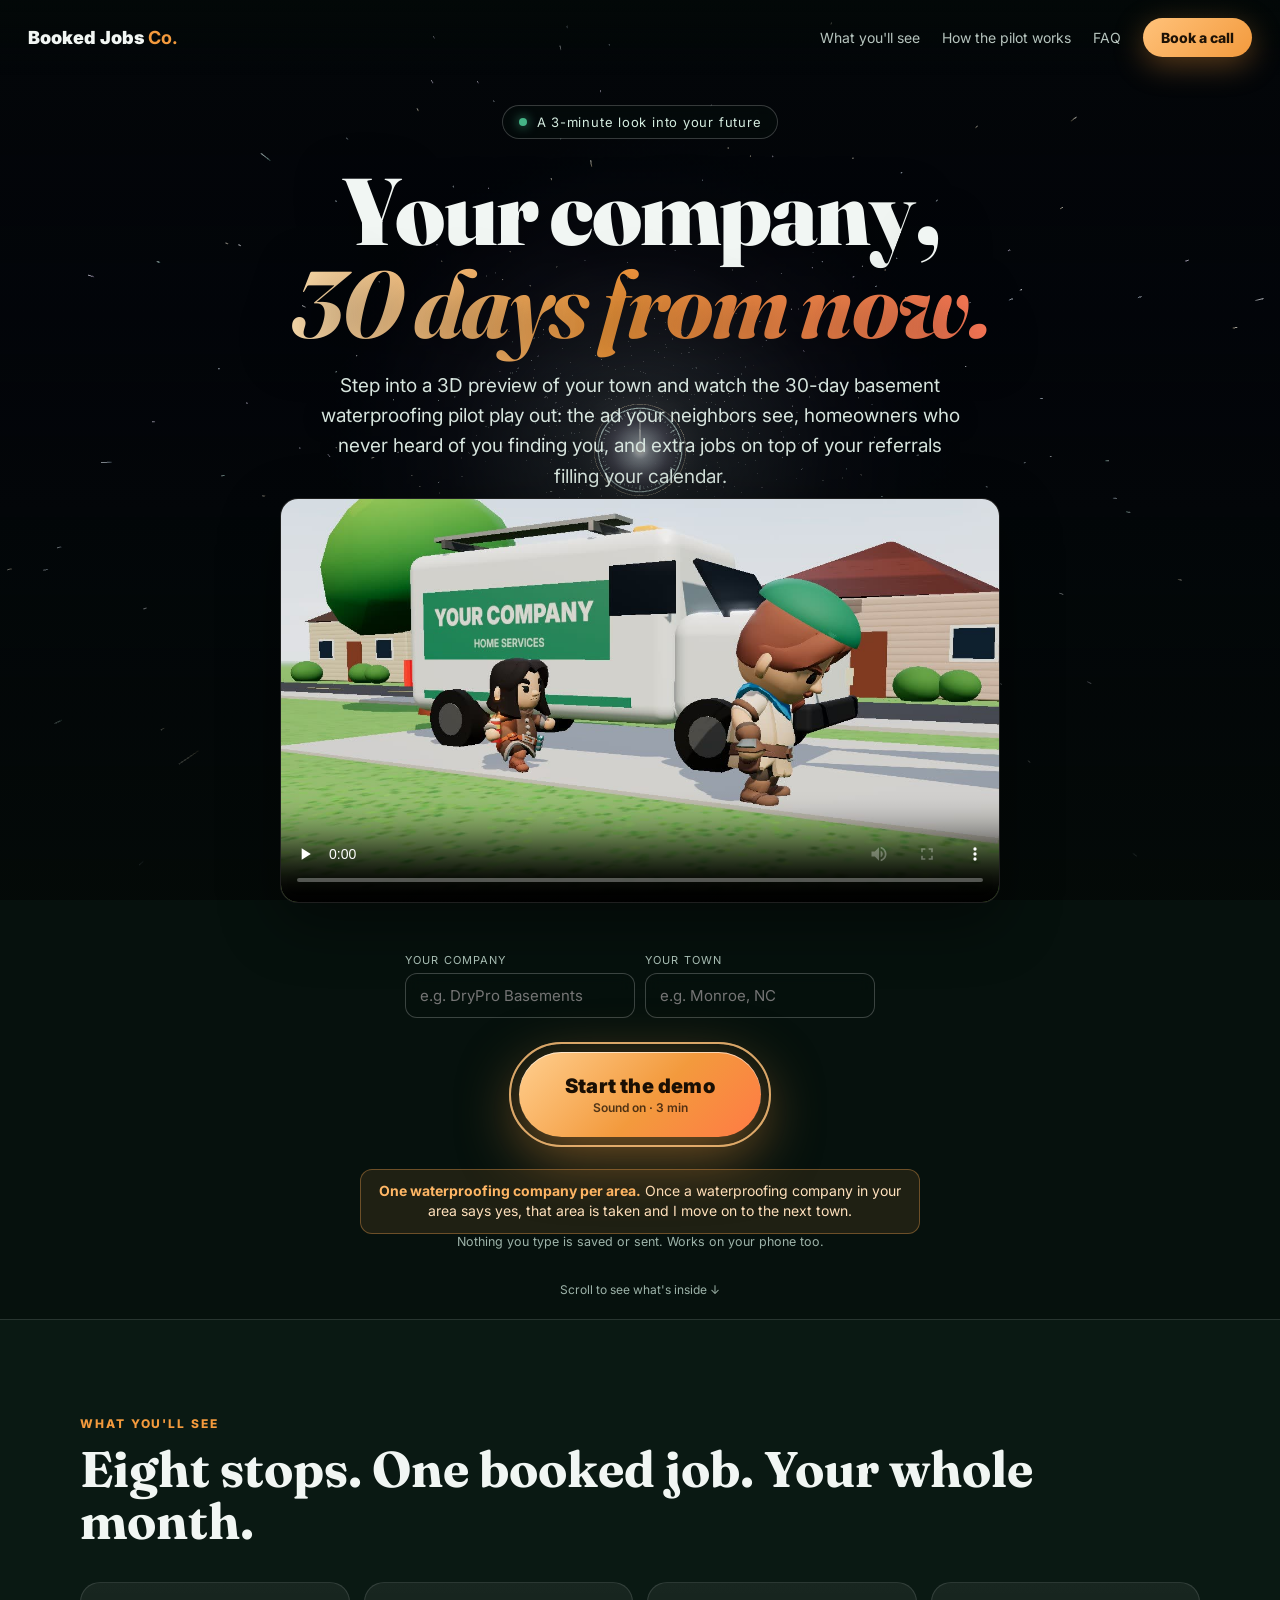
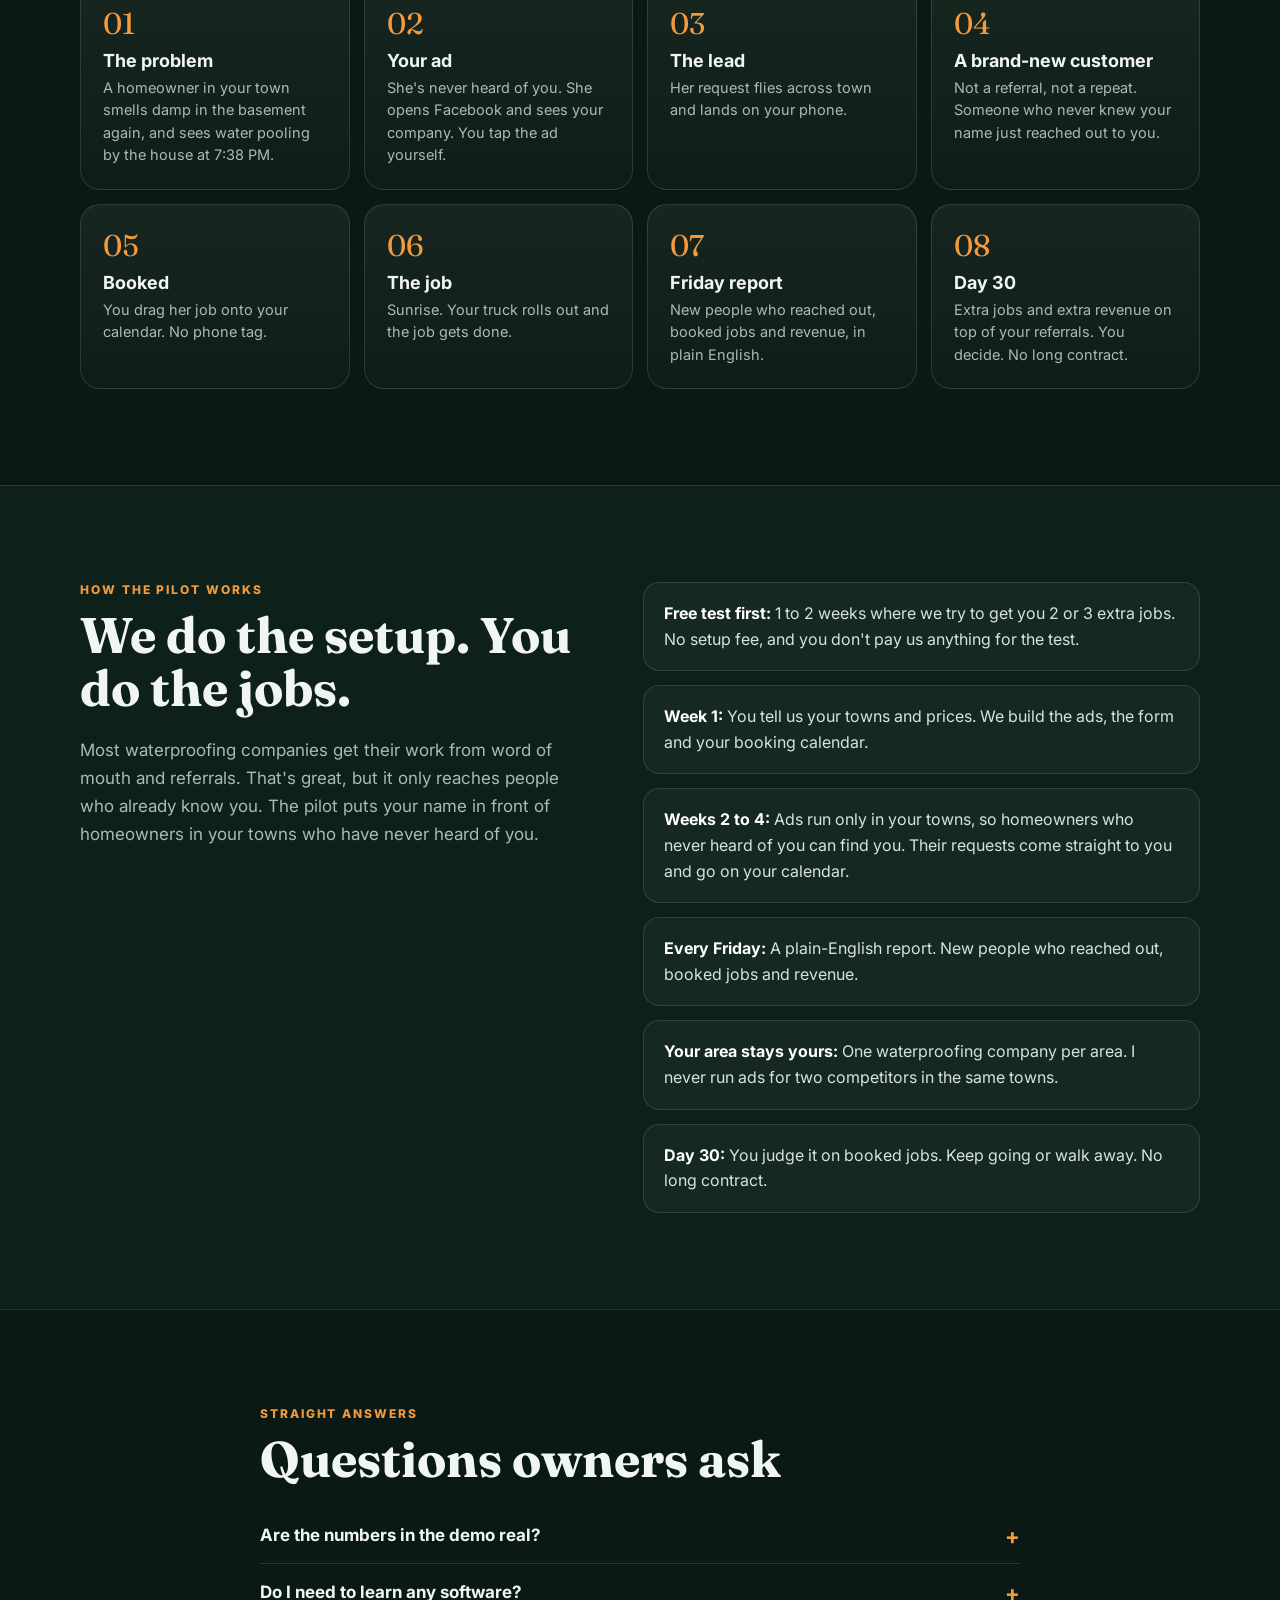
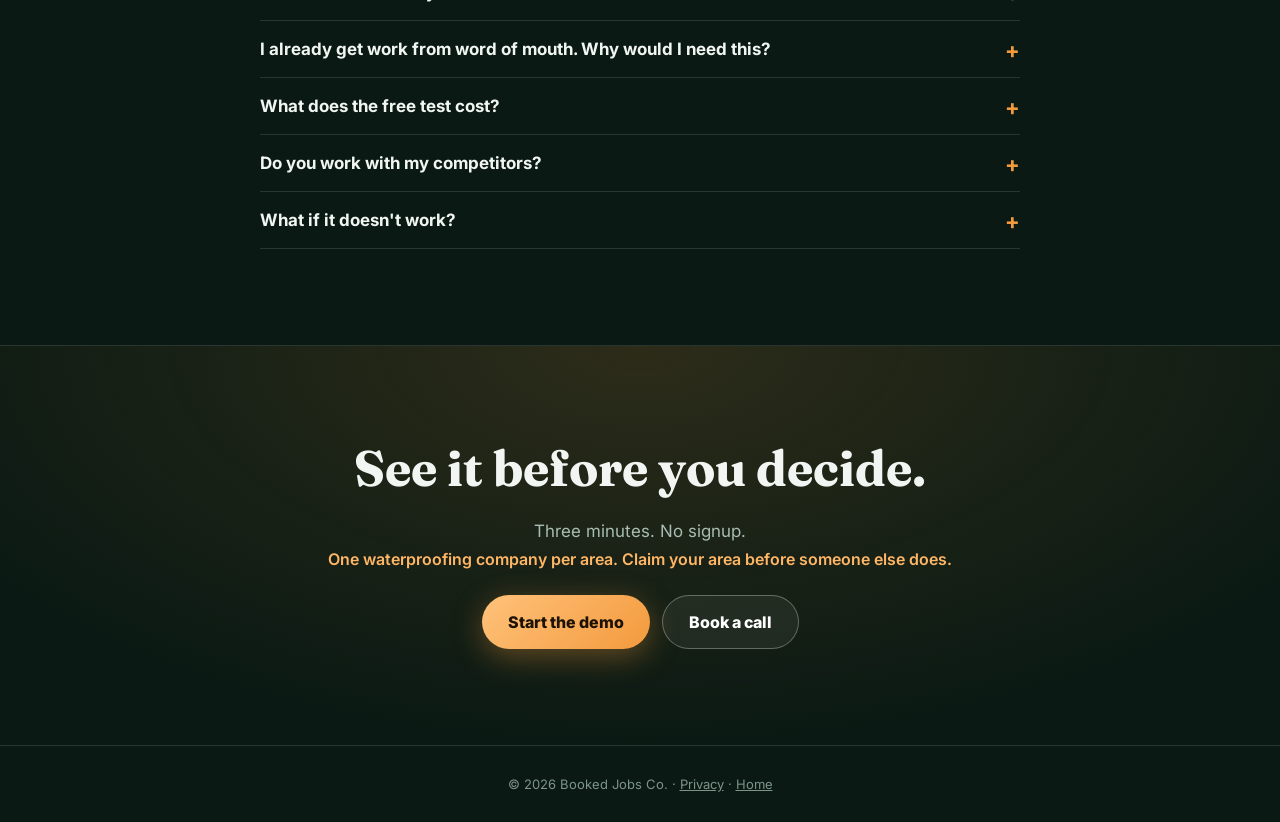
==== commit 37b5b1db: "Bump demo bundle to v17" ====
--- a/demo-waterproofing.html
+++ b/demo-waterproofing.html
@@ -154,6 +154,6 @@
 <div id="loader" class="gone"><div class="lspin"></div><div>Building your town…</div></div>
 <script>document.addEventListener("click",function(e){if(e.target.closest("#start,[data-start]"))document.querySelectorAll(".hookvid video").forEach(function(v){v.pause()})},true)</script>
 <script>(function(){function up(){var i=document.getElementById('iTown');var v=(i&&i.value||'').split(',')[0].trim().slice(0,30)||(window.REP&&REP.town)||'your area';document.querySelectorAll('[data-live-town]').forEach(function(e){e.textContent=v});}document.addEventListener('input',function(e){if(e.target&&e.target.id==='iTown')up()});window.addEventListener('load',function(){setTimeout(up,50)});})();</script>
-<script type="module" src="/x3d/app.bundle.js?v=16"></script>
+<script type="module" src="/x3d/app.bundle.js?v=17"></script>
 </body>
 </html>
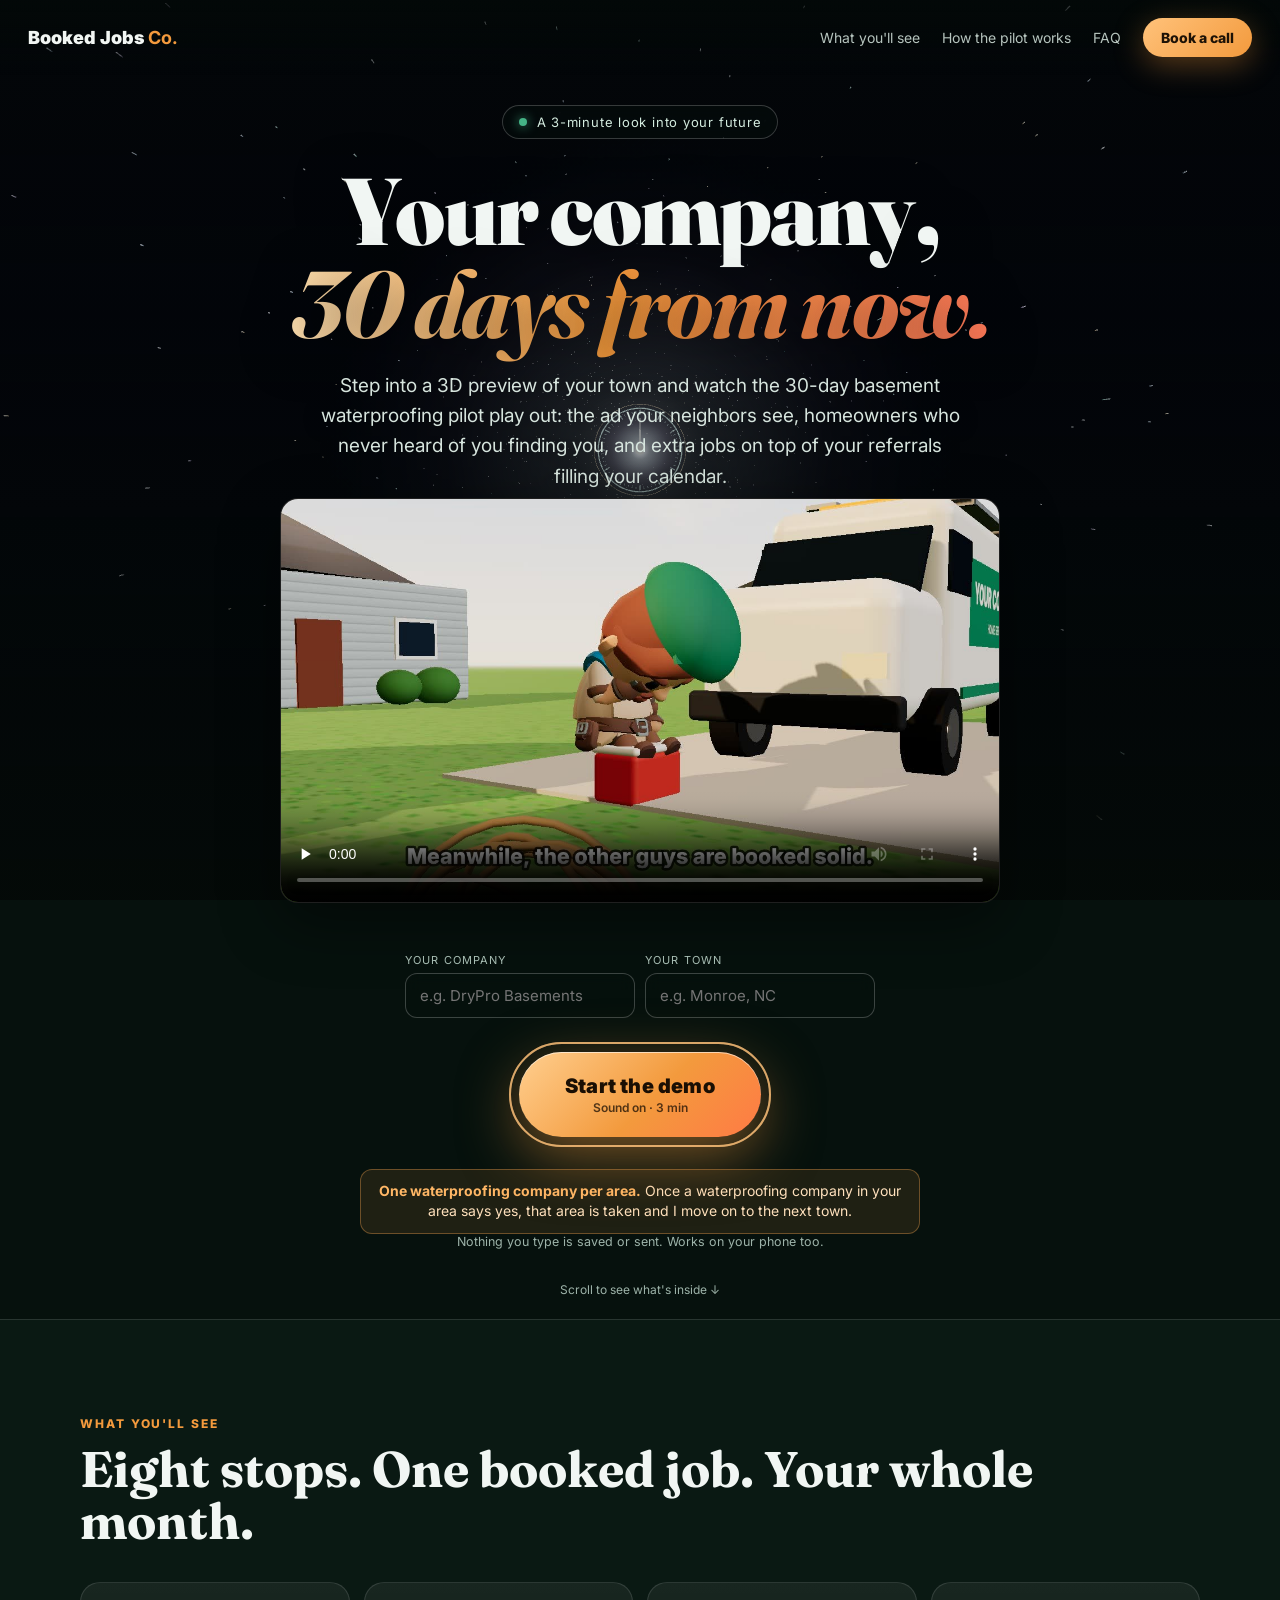
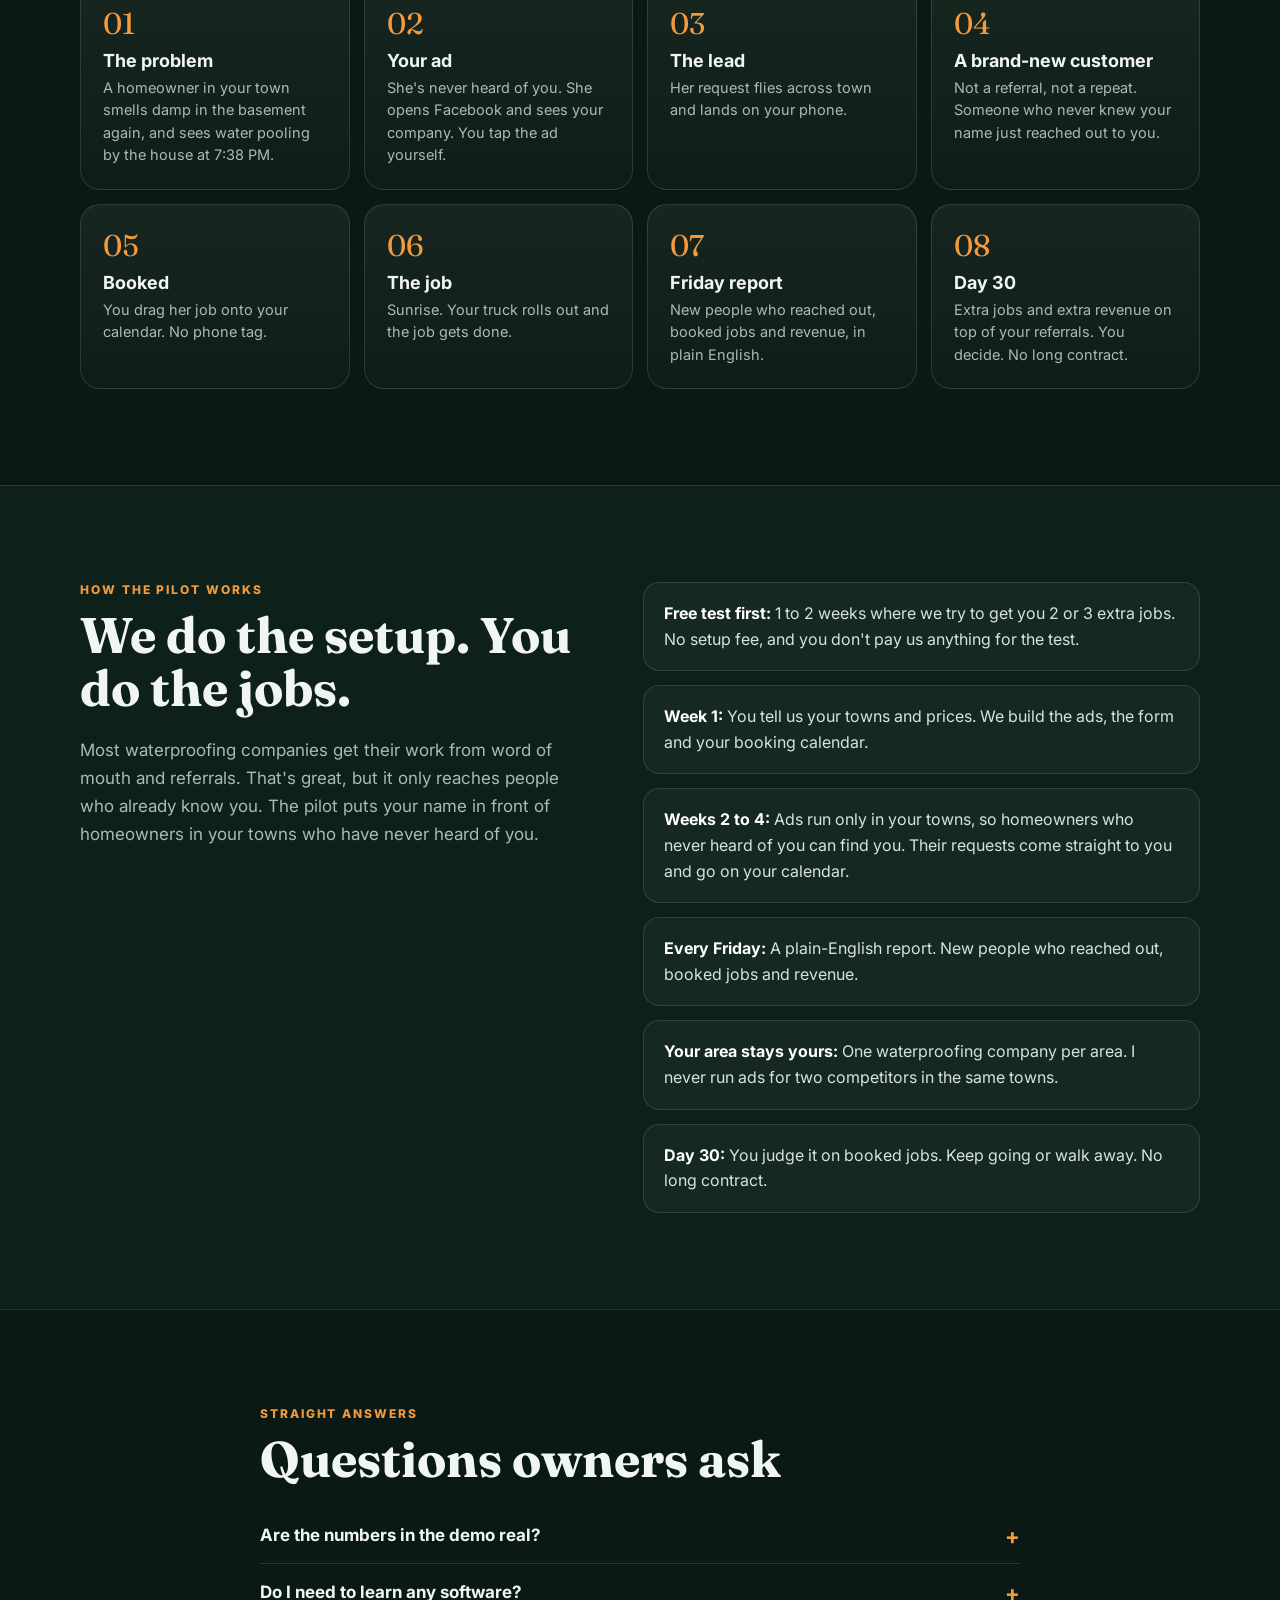
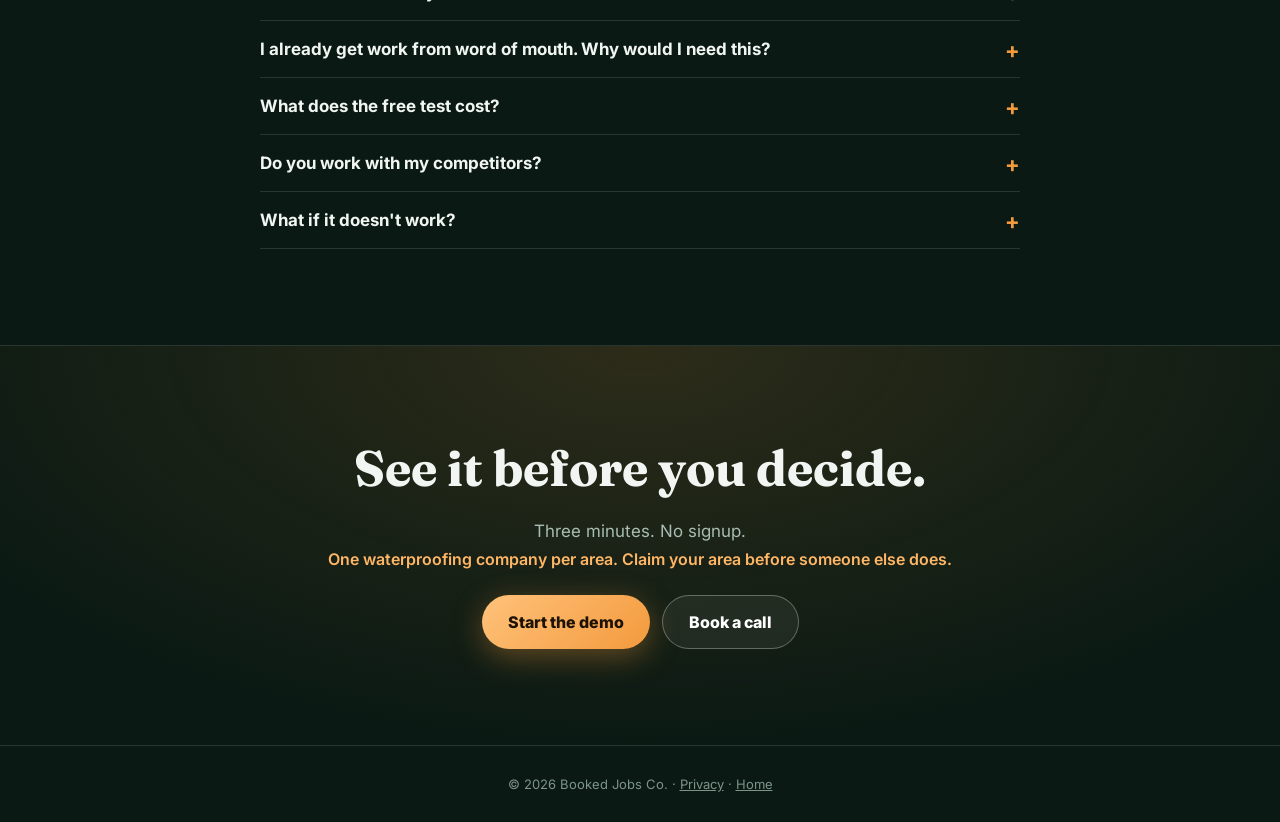
==== commit 92e79f71: "Bump demo bundle to v18" ====
--- a/demo-waterproofing.html
+++ b/demo-waterproofing.html
@@ -154,6 +154,6 @@
 <div id="loader" class="gone"><div class="lspin"></div><div>Building your town…</div></div>
 <script>document.addEventListener("click",function(e){if(e.target.closest("#start,[data-start]"))document.querySelectorAll(".hookvid video").forEach(function(v){v.pause()})},true)</script>
 <script>(function(){function up(){var i=document.getElementById('iTown');var v=(i&&i.value||'').split(',')[0].trim().slice(0,30)||(window.REP&&REP.town)||'your area';document.querySelectorAll('[data-live-town]').forEach(function(e){e.textContent=v});}document.addEventListener('input',function(e){if(e.target&&e.target.id==='iTown')up()});window.addEventListener('load',function(){setTimeout(up,50)});})();</script>
-<script type="module" src="/x3d/app.bundle.js?v=17"></script>
+<script type="module" src="/x3d/app.bundle.js?v=18"></script>
 </body>
 </html>
